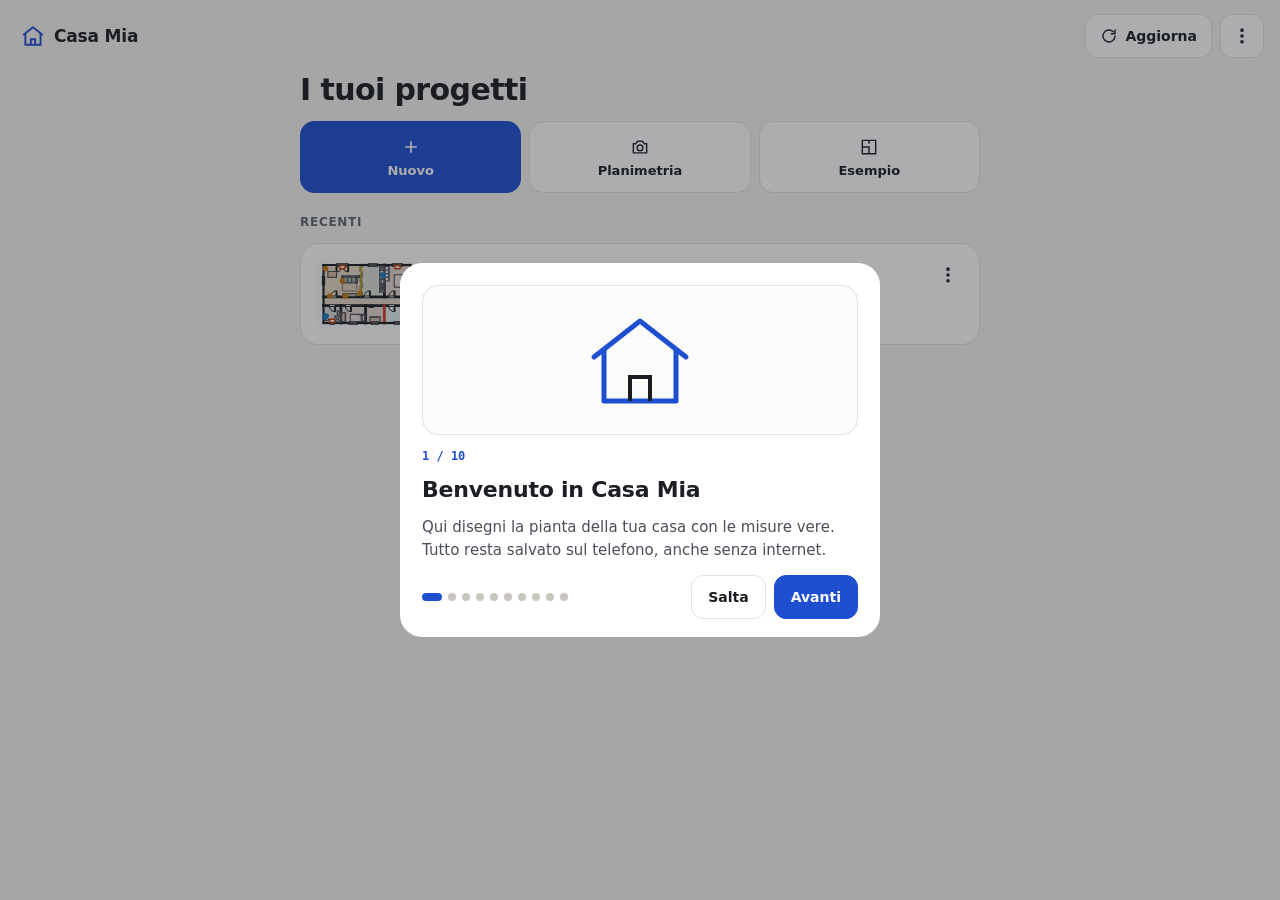
==== app/src/main/assets/www/index.html @ 62e1a068 "Superfici pareti, finiture parete per parete, fughe, posa nel 3D, foto in pianta, prospetti, esterni" ====
<!doctype html>
<html lang="it">
<head>
<meta charset="utf-8">
<meta name="viewport" content="width=device-width, initial-scale=1, maximum-scale=1, user-scalable=no, viewport-fit=cover">
<meta name="theme-color" content="#F6F5F1">
<title>Casa Mia</title>
<link rel="stylesheet" href="css/app.css">
</head>
<body>
<div id="app">

  <!-- HOME -->
  <section id="home" class="screen" aria-label="I tuoi progetti">
    <header class="home-head">
      <div class="brand">
        <svg width="26" height="26" viewBox="0 0 24 24" fill="none" stroke="currentColor" stroke-width="1.8" aria-hidden="true"><path d="M3 11l9-7 9 7"/><path d="M5 9.5V20h14V9.5"/><path d="M10 20v-5h4v5"/></svg>
        <span>Casa Mia</span>
      </div>
      <div class="head-actions">
      <button class="update-btn" id="updateBtn" aria-label="Aggiorna l'app">
        <svg width="18" height="18" viewBox="0 0 24 24" fill="none" stroke="currentColor" stroke-width="1.9" stroke-linecap="round" stroke-linejoin="round" aria-hidden="true"><path d="M20 12a8 8 0 1 1-2.34-5.66"/><path d="M20 4v5h-5"/></svg>
        <span>Aggiorna</span><i class="badge hidden" id="updateBadge"></i>
      </button>
      <button class="icon-btn" id="homeMenu" aria-label="Menu">
        <svg width="20" height="20" viewBox="0 0 24 24" fill="none" stroke="currentColor" stroke-width="1.8" aria-hidden="true"><circle cx="12" cy="5" r="1.3"/><circle cx="12" cy="12" r="1.3"/><circle cx="12" cy="19" r="1.3"/></svg>
      </button>
      </div>
    </header>
    <div class="home-body">
      <h1>I tuoi progetti</h1>
      <div class="quick">
        <button class="quick-btn primary" id="newProject">
          <svg width="20" height="20" viewBox="0 0 24 24" fill="none" stroke="currentColor" stroke-width="2" aria-hidden="true"><path d="M12 5v14M5 12h14"/></svg>Nuovo
        </button>
        <button class="quick-btn" id="loadPlan">
          <svg width="20" height="20" viewBox="0 0 24 24" fill="none" stroke="currentColor" stroke-width="1.7" aria-hidden="true"><path d="M4 8h3l2-3h6l2 3h3v11H4z"/><circle cx="12" cy="13" r="3.5"/></svg>Planimetria
        </button>
        <button class="quick-btn" id="openSample">
          <svg width="20" height="20" viewBox="0 0 24 24" fill="none" stroke="currentColor" stroke-width="1.7" aria-hidden="true"><path d="M4 4h16v16H4z"/><path d="M4 12h8v8M12 4v4"/></svg>Esempio
        </button>
      </div>
      <div class="section-label">Recenti</div>
      <div id="projectList" class="project-list"></div>
    </div>
  </section>

  <!-- EDITOR -->
  <section id="editor" class="screen hidden" aria-label="Pianta">
    <header class="topbar">
      <button class="icon-btn ghost" id="backHome" aria-label="Torna ai progetti">
        <svg width="22" height="22" viewBox="0 0 24 24" fill="none" stroke="currentColor" stroke-width="2" aria-hidden="true"><path d="M15 5l-7 7 7 7"/></svg>
      </button>
      <button class="title-btn" id="projectTitle" aria-label="Rinomina progetto">
        <span class="t-name" id="projectName"></span>
        <span class="t-sub" id="projectSub"></span>
      </button>
      <button class="icon-btn ghost" id="undoBtn" aria-label="Annulla" disabled>
        <svg width="20" height="20" viewBox="0 0 24 24" fill="none" stroke="currentColor" stroke-width="1.9" aria-hidden="true"><path d="M9 14L4 9l5-5"/><path d="M4 9h11a5 5 0 0 1 0 10h-3"/></svg>
      </button>
      <button class="icon-btn ghost" id="redoBtn" aria-label="Ripeti" disabled>
        <svg width="20" height="20" viewBox="0 0 24 24" fill="none" stroke="currentColor" stroke-width="1.9" aria-hidden="true"><path d="M15 14l5-5-5-5"/><path d="M20 9H9a5 5 0 0 0 0 10h3"/></svg>
      </button>
      <button class="icon-btn ghost" id="moreBtn" aria-label="Altre opzioni">
        <svg width="20" height="20" viewBox="0 0 24 24" fill="none" stroke="currentColor" stroke-width="1.9" aria-hidden="true"><circle cx="12" cy="5" r="1.3"/><circle cx="12" cy="12" r="1.3"/><circle cx="12" cy="19" r="1.3"/></svg>
      </button>
    </header>

    <div class="tools-wrap">
      <div class="tools" id="tools" role="toolbar" aria-label="Strumenti"></div>
      <div class="subtools hidden" id="subtools" role="toolbar" aria-label="Tipo di apertura"></div>
    </div>

    <div class="stage" id="stage">
      <canvas id="planCanvas" aria-label="Pianta della casa"></canvas>
      <button class="compass" id="compass" aria-label="Orientamento: imposta il nord">
        <svg width="40" height="40" viewBox="0 0 40 40" aria-hidden="true"><g id="compassNeedle"><path d="M20 5l5 15h-10z" fill="#D23B2A"/><path d="M20 35l-5-15h10z" fill="#C9C6BE"/></g></svg>
        <span class="compass-n" id="compassN">N</span>
      </button>
      <div class="zoomctl">
        <button class="icon-btn" id="zoomIn" aria-label="Ingrandisci"><svg width="18" height="18" viewBox="0 0 24 24" fill="none" stroke="currentColor" stroke-width="2" aria-hidden="true"><path d="M12 5v14M5 12h14"/></svg></button>
        <button class="icon-btn" id="zoomOut" aria-label="Riduci"><svg width="18" height="18" viewBox="0 0 24 24" fill="none" stroke="currentColor" stroke-width="2" aria-hidden="true"><path d="M5 12h14"/></svg></button>
        <button class="icon-btn" id="zoomFit" aria-label="Adatta alla vista"><svg width="18" height="18" viewBox="0 0 24 24" fill="none" stroke="currentColor" stroke-width="1.9" aria-hidden="true"><path d="M4 9V4h5M20 9V4h-5M4 15v5h5M20 15v5h-5"/></svg></button>
      </div>
      <div class="scalebar" id="scalebar"><span class="bar"></span><span class="lbl">1 m</span></div>
      <div class="hint" id="hint" role="status"><span id="hintText"></span><span class="hint-actions" id="hintActions"></span></div>
      <aside class="sheet hidden" id="sheet" aria-label="Proprietà"></aside>
    </div>

    <div class="tabview hidden" id="tabview"></div>
    <div class="view3d-wrap hidden" id="view3dWrap">
      <div id="view3d" class="view3d"></div>
      <div class="v3d-bar" id="v3dBar"></div>
      <div class="sun-panel hidden" id="sunPanel"></div>
      <div class="joystick hidden" id="joystick" aria-label="Muoviti nella casa" role="application"><i></i></div>
    </div>

    <div class="summary" id="summary"></div>

    <nav class="tabbar" aria-label="Sezioni del progetto">
      <button class="tab active" data-tab="pianta" aria-current="page">
        <svg width="24" height="24" viewBox="0 0 24 24" fill="none" stroke="currentColor" stroke-width="1.7" aria-hidden="true"><rect x="3" y="3" width="18" height="18" rx="1"/><path d="M3 12h9v9M12 3v5"/></svg><span>Pianta</span>
      </button>
      <button class="tab" data-tab="3d">
        <svg width="24" height="24" viewBox="0 0 24 24" fill="none" stroke="currentColor" stroke-width="1.7" aria-hidden="true"><path d="M12 3l8 4.5v9L12 21l-8-4.5v-9z"/><path d="M12 12l8-4.5M12 12v9M12 12L4 7.5"/></svg><span>3D</span>
      </button>
      <button class="tab" data-tab="arredo">
        <svg width="24" height="24" viewBox="0 0 24 24" fill="none" stroke="currentColor" stroke-width="1.7" aria-hidden="true"><path d="M5 11V8a2 2 0 0 1 2-2h10a2 2 0 0 1 2 2v3"/><path d="M3 13a2 2 0 0 1 4 0v2h10v-2a2 2 0 0 1 4 0v5H3z"/><path d="M5 18v2M19 18v2"/></svg><span>Arredo</span>
      </button>
      <button class="tab" data-tab="costi">
        <svg width="24" height="24" viewBox="0 0 24 24" fill="none" stroke="currentColor" stroke-width="1.7" aria-hidden="true"><circle cx="12" cy="12" r="9"/><path d="M15.5 8.5a4 4 0 1 0 0 7M7 11h6M7 13.5h6"/></svg><span>Costi</span>
      </button>
      <button class="tab" data-tab="lavori">
        <svg width="24" height="24" viewBox="0 0 24 24" fill="none" stroke="currentColor" stroke-width="1.7" aria-hidden="true"><path d="M9 4h6v3H9z"/><path d="M7 5H5v16h14V5h-2"/><path d="M8.5 13l2.5 2.5 4.5-5"/></svg><span>Lavori</span>
      </button>
    </nav>
  </section>

  <div class="overlay hidden" id="overlay"></div>
  <div class="toast" id="toast" role="status" aria-live="polite"></div>
</div>

<script src="lib/three.min.js"></script>
<script src="js/core.js"></script>
<script src="js/catalog.js"></script>
<script src="js/sample.js"></script>
<script src="js/render.js"></script>
<script src="js/render2.js"></script>
<script src="js/editor.js"></script>
<script src="js/store.js"></script>
<script src="js/costs.js"></script>
<script src="js/ai.js"></script>
<script src="js/planimetria.js"></script>
<script src="js/view3d.js"></script>
<script src="js/ui.js"></script>
<script src="js/sheets.js"></script>
<script src="js/tabs.js"></script>
<script src="js/shop.js"></script>
<script src="js/share.js"></script>
<script src="js/elevation.js"></script>
<script src="js/main.js"></script>
</body>
</html>
---- app/src/main/assets/www/css/app.css ----
/* Casa Mia — stile "tavolo da architetto": chiaro, pulito, accento blu progetto */
@font-face { font-family: 'Instrument Sans'; font-weight: 400; font-display: swap; src: url(../fonts/instrument-sans-latin-400-normal.woff2) format('woff2'); }
@font-face { font-family: 'Instrument Sans'; font-weight: 500; font-display: swap; src: url(../fonts/instrument-sans-latin-500-normal.woff2) format('woff2'); }
@font-face { font-family: 'Instrument Sans'; font-weight: 600; font-display: swap; src: url(../fonts/instrument-sans-latin-600-normal.woff2) format('woff2'); }
@font-face { font-family: 'Instrument Sans'; font-weight: 700; font-display: swap; src: url(../fonts/instrument-sans-latin-700-normal.woff2) format('woff2'); }
@font-face { font-family: 'JetBrains Mono'; font-weight: 400; font-display: swap; src: url(../fonts/jetbrains-mono-latin-400-normal.woff2) format('woff2'); }
@font-face { font-family: 'JetBrains Mono'; font-weight: 500; font-display: swap; src: url(../fonts/jetbrains-mono-latin-500-normal.woff2) format('woff2'); }

:root {
  --paper: #F6F5F1;
  --sheet: #FBFBF9;
  --surface: #FFFFFF;
  --ink: #1B1E22;
  --ink-2: #4A4F57;
  --muted: #5F6670;
  --line: #E3E1DB;
  --line-2: #C9C6BE;
  --soft: #EFEDE8;
  --accent: #1F4FD1;
  --accent-ink: #163A9C;
  --accent-soft: #E8EEFC;
  --warn: #B45309;
  --warn-soft: #FDF0E1;
  --danger: #B42318;
  --demolish: #E0A800;
  --new: #D23B2A;
  --sans: 'Instrument Sans', system-ui, -apple-system, 'Segoe UI', sans-serif;
  --mono: 'JetBrains Mono', ui-monospace, 'Cascadia Mono', monospace;
  --r: 14px;
}

* { box-sizing: border-box; -webkit-tap-highlight-color: transparent; }
html, body { margin: 0; height: 100%; background: var(--paper); color: var(--ink); font-family: var(--sans); font-size: 15px; overflow: hidden; overscroll-behavior: none; }
button { font: inherit; color: inherit; cursor: pointer; }
button:disabled { opacity: 0.35; cursor: default; }
input, select { font: inherit; color: inherit; }
.hidden { display: none !important; }
:focus-visible { outline: 2px solid var(--accent); outline-offset: 2px; }

#app { position: fixed; inset: 0; }
.screen { position: absolute; inset: 0; display: flex; flex-direction: column; }

.icon-btn {
  width: 44px; height: 44px; flex: none; border: 1px solid var(--line); background: var(--surface);
  border-radius: 12px; display: inline-flex; align-items: center; justify-content: center; color: var(--ink);
}
.icon-btn.ghost { border-color: transparent; background: transparent; }
.icon-btn:active { background: var(--soft); }

/* ---------- Home ---------- */
.head-actions { display: flex; align-items: center; gap: 8px; }
.update-btn {
  position: relative; min-height: 44px; padding: 0 14px; border-radius: 12px; border: 1px solid var(--line); background: var(--surface);
  display: inline-flex; align-items: center; gap: 7px; font-weight: 600; font-size: 14px;
}
.update-btn:active { background: var(--soft); }
.update-btn.available { border-color: var(--accent); color: var(--accent); background: var(--accent-soft); }
.update-btn.busy svg { animation: spin 1s linear infinite; }
@keyframes spin { to { transform: rotate(360deg); } }
.badge { position: absolute; top: -4px; right: -4px; width: 12px; height: 12px; border-radius: 99px; background: var(--new); border: 2px solid var(--paper); }
#home { overflow-y: auto; }
.home-head { display: flex; align-items: center; justify-content: space-between; padding: 14px 16px 4px 20px; }
.brand { display: flex; align-items: center; gap: 8px; color: var(--accent); }
.brand span { color: var(--ink); font-size: 17px; font-weight: 700; letter-spacing: -0.01em; }
.home-body { padding: 10px 20px 32px; display: flex; flex-direction: column; gap: 14px; max-width: 720px; width: 100%; margin: 0 auto; }
.home-body h1 { margin: 0; font-size: 30px; font-weight: 700; letter-spacing: -0.02em; }
.quick { display: grid; grid-template-columns: repeat(3, minmax(0, 1fr)); gap: 8px; }
.quick-btn {
  min-height: 72px; border: 1px solid var(--line); border-radius: var(--r); background: var(--surface);
  font-weight: 600; font-size: 13px; display: flex; flex-direction: column; align-items: center; justify-content: center; gap: 6px;
}
.quick-btn.primary { background: var(--accent); border-color: var(--accent); color: #fff; }
.quick-btn.primary:active { background: var(--accent-ink); }
.section-label { margin-top: 8px; font-size: 12px; font-weight: 600; letter-spacing: 0.06em; text-transform: uppercase; color: var(--muted); }
.project-list { display: flex; flex-direction: column; gap: 12px; }
.project-card {
  display: flex; gap: 14px; padding: 14px; background: var(--surface); border: 1px solid var(--line); border-radius: 18px;
  text-align: left; width: 100%; align-items: center;
}
.project-card:active { background: #FAFAF8; }
.project-card canvas { width: 104px; height: 72px; flex: none; border-radius: 10px; background: var(--sheet); }
.project-card .pc-body { display: flex; flex-direction: column; gap: 4px; min-width: 0; flex: 1; padding-right: 40px; }
.pc-title { font-size: 17px; font-weight: 700; white-space: nowrap; overflow: hidden; text-overflow: ellipsis; }
.pc-meta { font-size: 13px; color: var(--muted); font-family: var(--mono); }
.pc-date { font-size: 12px; color: var(--muted); }
.pc-tag { font-size: 11px; font-weight: 600; padding: 2px 8px; border-radius: 999px; background: var(--warn-soft); color: #8A4307; margin-left: 6px; vertical-align: 2px; }
.pc-wrap { position: relative; }
.pc-menu { position: absolute; top: 10px; right: 10px; }
.empty { padding: 28px 18px; border: 1px dashed var(--line-2); border-radius: 18px; text-align: center; color: var(--ink-2); font-size: 14px; line-height: 1.5; }
.version { font-size: 12px; color: var(--muted); text-align: center; margin-top: 12px; }

/* ---------- Editor ---------- */
#editor { display: grid; grid-template-rows: auto auto minmax(0, 1fr) auto auto; grid-template-columns: minmax(0, 1fr); grid-template-areas: "top" "tools" "stage" "summary" "tabs"; }
.topbar { grid-area: top; display: flex; align-items: center; gap: 2px; padding: 6px 6px 4px; background: var(--paper); }
.title-btn { flex: 1; min-width: 0; border: none; background: none; text-align: left; padding: 4px 6px; display: flex; flex-direction: column; min-height: 44px; justify-content: center; }
.t-name { font-size: 16px; font-weight: 700; white-space: nowrap; overflow: hidden; text-overflow: ellipsis; }
.t-sub { font-size: 12px; color: var(--muted); font-family: var(--mono); white-space: nowrap; overflow: hidden; text-overflow: ellipsis; }

.tools-wrap { grid-area: tools; background: var(--paper); border-bottom: 1px solid var(--line); }
.tools, .subtools { display: flex; gap: 6px; padding: 4px 12px 10px; overflow-x: auto; scrollbar-width: none; }
.tools::-webkit-scrollbar, .subtools::-webkit-scrollbar { display: none; }
.subtools { padding-top: 0; }
.chip {
  flex: none; min-height: 40px; padding: 0 14px; border-radius: 999px; border: 1px solid var(--line); background: var(--surface);
  display: inline-flex; align-items: center; gap: 7px; font-size: 14px; font-weight: 600; white-space: nowrap;
}
.chip svg { flex: none; }
.chip.active { background: var(--ink); border-color: var(--ink); color: #fff; }
.chip.small { min-height: 36px; font-size: 13px; padding: 0 12px; }
.chip.state { gap: 8px; }
.dot { width: 10px; height: 10px; border-radius: 3px; display: inline-block; flex: none; }
.dot.esistente { background: var(--ink); }
.dot.demolire { background: #FBEFC6; border: 1.5px dashed #B88A00; }
.dot.nuovo { background: var(--new); }

.stage { grid-area: stage; position: relative; overflow: hidden; background: var(--sheet); }
#planCanvas { position: absolute; inset: 0; width: 100%; height: 100%; display: block; touch-action: none; }
.compass {
  position: absolute; top: 12px; right: 12px; width: 52px; height: 52px; border-radius: 999px; border: 1px solid var(--line);
  background: rgba(255,255,255,0.94); display: flex; align-items: center; justify-content: center; padding: 0;
}
.compass svg { transition: transform 0.2s; }
.compass-n { position: absolute; top: -9px; left: 50%; transform: translateX(-50%); font: 700 10px var(--mono); color: var(--new); background: var(--surface); border: 1px solid var(--line); border-radius: 6px; padding: 0 4px; }
.zoomctl { position: absolute; right: 12px; top: 76px; display: flex; flex-direction: column; gap: 6px; }
.zoomctl .icon-btn { background: rgba(255,255,255,0.94); }
.scalebar { position: absolute; left: 14px; top: 14px; display: flex; align-items: center; gap: 6px; font: 500 11px var(--mono); color: var(--muted); pointer-events: none; }
.scalebar .bar { height: 6px; border: 1.5px solid var(--ink-2); border-top: none; display: inline-block; }
.hint {
  position: absolute; left: 12px; right: 12px; bottom: 12px; display: flex; align-items: center; gap: 10px; justify-content: space-between;
  padding: 8px 8px 8px 14px; border-radius: 14px; background: rgba(27,30,34,0.88); color: #fff; font-size: 13px; line-height: 1.35; min-height: 44px;
  pointer-events: none;
}
.hint .hint-actions { display: flex; gap: 6px; pointer-events: auto; }
.hint button { min-height: 36px; padding: 0 12px; border-radius: 10px; border: 1px solid rgba(255,255,255,0.35); background: transparent; color: #fff; font-weight: 600; font-size: 13px; }
.hint button.primary { background: #fff; color: var(--ink); border-color: #fff; }
.hint.hidden-soft { opacity: 0; }

.sheet {
  position: absolute; left: 0; right: 0; bottom: 0; max-height: 48%; overflow-y: auto; background: var(--surface);
  border-top: 1px solid var(--line); border-radius: 18px 18px 0 0; box-shadow: 0 -8px 24px rgba(27,30,34,0.08);
  padding: 6px 16px 16px; z-index: 5;
}
.sheet-grab { width: 36px; height: 4px; border-radius: 4px; background: var(--line-2); margin: 4px auto 6px; }
.sheet-head { display: flex; align-items: center; gap: 10px; min-height: 44px; }
.sheet-head .kind { font-size: 11px; font-weight: 600; letter-spacing: 0.06em; text-transform: uppercase; color: var(--muted); }
.sheet-head .name { font-size: 18px; font-weight: 700; }
.sheet-head .grow { flex: 1; min-width: 0; display: flex; flex-direction: column; }
.fields { display: grid; grid-template-columns: repeat(2, minmax(0, 1fr)); gap: 10px 12px; margin-top: 6px; }
.field { display: flex; flex-direction: column; gap: 4px; min-width: 0; }
.field.full { grid-column: 1 / -1; }
.field label, .field .lbl { font-size: 12px; font-weight: 600; color: var(--muted); }
.field input, .field select {
  min-height: 44px; border: 1px solid var(--line); border-radius: 10px; background: var(--sheet); padding: 0 12px; width: 100%;
}
.field input.num { font-family: var(--mono); }
.field input:focus, .field select:focus { border-color: var(--accent); outline: none; background: #fff; }
.input-unit { position: relative; }
.input-unit span { position: absolute; right: 12px; top: 50%; transform: translateY(-50%); font: 500 12px var(--mono); color: var(--muted); pointer-events: none; }
.input-unit input { padding-right: 38px; }
.stats { display: flex; gap: 8px; flex-wrap: wrap; margin-top: 12px; }
.stat { flex: 1 1 90px; background: var(--paper); border-radius: 10px; padding: 8px 10px; }
.stat .k { font-size: 11px; color: var(--muted); font-weight: 600; }
.stat .v { font: 500 15px var(--mono); margin-top: 2px; }
.warn-box { margin-top: 10px; padding: 10px 12px; border-radius: 10px; background: var(--warn-soft); color: #7A3A06; font-size: 13px; line-height: 1.4; }
.seg { display: flex; border: 1px solid var(--line); border-radius: 12px; overflow: hidden; background: var(--sheet); }
.seg button { flex: 1; min-height: 42px; border: none; background: transparent; font-size: 13px; font-weight: 600; display: flex; align-items: center; justify-content: center; gap: 6px; padding: 0 6px; }
.seg button + button { border-left: 1px solid var(--line); }
.seg button.on { background: var(--ink); color: #fff; }
.actions { display: flex; gap: 8px; flex-wrap: wrap; margin-top: 14px; }
.btn {
  min-height: 44px; padding: 0 16px; border-radius: 12px; border: 1px solid var(--line); background: var(--surface);
  font-weight: 600; font-size: 14px; display: inline-flex; align-items: center; gap: 8px; justify-content: center;
}
.btn.primary { background: var(--accent); border-color: var(--accent); color: #fff; }
.btn.danger { color: var(--danger); border-color: #F1C9C5; }
.btn.grow { flex: 1; }

.summary { grid-area: summary; display: flex; gap: 14px; align-items: center; padding: 8px 16px; border-top: 1px solid var(--line); background: var(--paper); font: 500 12.5px var(--mono); color: var(--ink-2); overflow-x: auto; white-space: nowrap; }
.summary b { color: var(--ink); font-weight: 500; }
.summary .warnings { color: var(--warn); }

.tabbar { grid-area: tabs; display: flex; background: var(--surface); border-top: 1px solid var(--line); padding: 4px 6px 8px; }
.tab { flex: 1; min-height: 52px; border: none; background: none; display: flex; flex-direction: column; align-items: center; justify-content: center; gap: 2px; color: var(--muted); font-size: 11px; font-weight: 600; }
.tab.active { color: var(--accent); }
.tab.soon { opacity: 0.55; }

/* ---------- Dialoghi, menu, toast ---------- */
.overlay { position: absolute; inset: 0; background: rgba(27,30,34,0.36); z-index: 20; display: flex; align-items: flex-end; justify-content: center; }
.dialog { width: 100%; max-width: 520px; background: var(--surface); border-radius: 20px 20px 0 0; padding: 18px 18px 20px; max-height: 88%; overflow-y: auto; }
@media (min-height: 560px) and (min-width: 560px) { .overlay { align-items: center; } .dialog { border-radius: 20px; } }
.dialog h2 { margin: 0 0 6px; font-size: 19px; }
.dialog p { margin: 6px 0; color: var(--ink-2); line-height: 1.5; font-size: 14px; }
.dialog .actions { justify-content: flex-end; }
.menu-list { display: flex; flex-direction: column; margin: 4px -6px 0; }
.menu-item { min-height: 52px; border: none; background: none; text-align: left; display: flex; align-items: center; gap: 14px; padding: 0 8px; border-radius: 12px; font-size: 15px; font-weight: 500; }
.menu-item:active { background: var(--soft); }
.menu-item .mi-right { margin-left: auto; font: 500 13px var(--mono); color: var(--muted); }
.menu-item.danger { color: var(--danger); }
.switch { width: 40px; height: 24px; border-radius: 999px; background: var(--line-2); position: relative; flex: none; margin-left: auto; }
.switch::after { content: ''; position: absolute; top: 3px; left: 3px; width: 18px; height: 18px; border-radius: 999px; background: #fff; transition: left 0.15s; }
.switch.on { background: var(--accent); }
.switch.on::after { left: 19px; }
.range-row { display: flex; align-items: center; gap: 14px; margin-top: 10px; }
.range-row input[type=range] { flex: 1; accent-color: var(--accent); height: 32px; }
.range-row .val { font: 500 15px var(--mono); min-width: 56px; text-align: right; }

.toast {
  position: absolute; left: 50%; bottom: 96px; transform: translate(-50%, 20px); opacity: 0; pointer-events: none;
  background: var(--ink); color: #fff; padding: 10px 16px; border-radius: 12px; font-size: 14px; z-index: 40; max-width: calc(100% - 32px);
  transition: opacity 0.2s, transform 0.2s; text-align: center;
}
.toast.show { opacity: 1; transform: translate(-50%, 0); }

/* ---------- Guida ---------- */
.tutorial { width: 100%; max-width: 480px; background: var(--surface); border-radius: 22px 22px 0 0; padding: 22px 22px 18px; display: flex; flex-direction: column; gap: 14px; }
@media (min-height: 560px) and (min-width: 560px) { .tutorial { border-radius: 22px; } }
.tut-art { height: 150px; border-radius: 16px; background: var(--sheet); border: 1px solid var(--line); display: flex; align-items: center; justify-content: center; }
.tut-step { font: 600 12px var(--mono); color: var(--accent); }
.tutorial h2 { margin: 0; font-size: 22px; letter-spacing: -0.01em; }
.tutorial p { margin: 0; color: var(--ink-2); line-height: 1.5; }
.tut-dots { display: flex; gap: 6px; }
.tut-dots i { width: 8px; height: 8px; border-radius: 99px; background: var(--line-2); }
.tut-dots i.on { background: var(--accent); width: 20px; }
.tut-nav { display: flex; align-items: center; justify-content: space-between; gap: 8px; }

/* ---------- Orizzontale ---------- */
@media (orientation: landscape) and (max-height: 640px) {
  #editor {
    grid-template-rows: auto minmax(0, 1fr) auto;
    grid-template-columns: auto minmax(0, 1fr);
    grid-template-areas: "top top" "tools stage" "tabs tabs";
  }
  .summary { display: none; }
  .tools-wrap { border-bottom: none; border-right: 1px solid var(--line); overflow-y: auto; display: flex; max-width: 360px; }
  .tools, .subtools { flex-direction: column; overflow-x: visible; padding: 8px; width: 172px; }
  .tools .chip, .subtools .chip { min-height: 38px; font-size: 13px; padding: 0 12px; white-space: normal; text-align: left; line-height: 1.15; }
  .subtools { border-left: 1px solid var(--line); }
  .chip { justify-content: flex-start; }
  .sheet { left: auto; top: 0; width: 340px; max-height: none; border-radius: 0; border-top: none; border-left: 1px solid var(--line); box-shadow: -8px 0 24px rgba(27,30,34,0.06); }
  .sheet-grab { display: none; }
  .tabbar { padding: 0 6px; }
  .tab { min-height: 44px; flex-direction: row; gap: 6px; }
  .tab svg { width: 20px; height: 20px; }
  .hint { right: 12px; }
  .stage.with-sheet .hint { right: 352px; }
  .stage.with-sheet .compass, .stage.with-sheet .zoomctl { right: 352px; }
  .home-body { max-width: 900px; }
  .project-list { display: grid; grid-template-columns: repeat(2, minmax(0, 1fr)); }
}

/* ================= Schede Arredo, Costi, Lavori, 3D ================= */
#editor.tab-other .tools-wrap, #editor.tab-other .stage, #editor.tab-other .summary { display: none; }
.tabview { grid-row: 2 / 5; grid-column: 1 / -1; overflow-y: auto; padding: 4px 16px 24px; background: var(--paper); display: flex; flex-direction: column; gap: 12px; }
.tab-head { display: flex; align-items: center; justify-content: space-between; gap: 10px; flex-wrap: wrap; padding-top: 8px; }
.tab-head h1 { margin: 0; font-size: 26px; letter-spacing: -0.02em; }
.tab-sec { display: flex; align-items: center; justify-content: space-between; gap: 10px; margin-top: 8px; }
.tab-sec h2 { margin: 0; font-size: 16px; }
.card { background: var(--surface); border: 1px solid var(--line); border-radius: 16px; padding: 12px 14px; display: flex; flex-direction: column; gap: 6px; }
.card-row { display: flex; align-items: center; justify-content: space-between; gap: 10px; }
.card-row.small, .small { font-size: 12.5px; }
.muted { color: var(--muted); }
.mono { font-family: var(--mono); }
.warn { color: var(--warn) !important; }
.best { color: #1E7A3C !important; font-weight: 600; }
.big-num { font: 600 30px var(--mono); letter-spacing: -0.02em; }
.bar { height: 8px; border-radius: 99px; background: var(--soft); overflow: hidden; margin-top: 6px; }
.bar i { display: block; height: 100%; background: var(--accent); border-radius: 99px; }
.bar.over i { background: var(--warn); }
.split { margin-top: 10px; display: flex; flex-direction: column; gap: 6px; }
.split-bar { display: flex; height: 10px; border-radius: 99px; overflow: hidden; background: var(--soft); }
.split-bar i { display: block; height: 100%; }
.split-bar .mat, .dot.mat { background: #1F4FD1; }
.split-bar .lab, .dot.lab { background: #E0A800; }
.dot.mat, .dot.lab { border-radius: 99px; margin-right: 6px; vertical-align: 0; }
.group { padding: 0; overflow: hidden; }
.group-head { display: flex; align-items: center; gap: 10px; flex-wrap: wrap; width: 100%; border: none; background: none; text-align: left; padding: 12px 14px; min-height: 52px; }
.gh-name { font-weight: 700; flex: 1; min-width: 120px; }
.lines { border-top: 1px solid var(--line); padding: 4px 14px 10px; }
.line { display: flex; align-items: center; gap: 10px; padding: 8px 0; border-bottom: 1px solid #F1EFEA; min-height: 44px; }
.line:last-child { border-bottom: none; }
.line.past { opacity: 0.5; }
.l-main { flex: 1; min-width: 0; display: flex; flex-direction: column; gap: 2px; text-align: left; }
.btnline { width: 100%; background: none; border: none; border-bottom: 1px solid #F1EFEA; text-align: left; }
.btnline.current { background: var(--accent-soft); border-radius: 10px; padding-left: 8px; }
.btn-reset { background: none; border: none; padding: 0; }
.btn.small { min-height: 38px; padding: 0 12px; font-size: 13px; border-radius: 10px; }
.sec-title { font-size: 12px; font-weight: 700; letter-spacing: 0.06em; text-transform: uppercase; color: var(--muted); margin: 16px 0 6px; }
.calc { margin-top: 8px; padding: 9px 12px; border-radius: 10px; background: var(--paper); font: 500 12.5px var(--mono); color: var(--ink-2); line-height: 1.6; }
.swatch { display: inline-block; width: 14px; height: 14px; border-radius: 4px; vertical-align: -2px; margin-right: 6px; border: 1px solid rgba(0,0,0,0.1); }
.style-row { display: flex; gap: 8px; overflow-x: auto; padding-bottom: 4px; }
.style-chip { flex: none; display: flex; flex-direction: column; align-items: center; gap: 6px; border: 1px solid var(--line); background: var(--surface); border-radius: 12px; padding: 8px 10px; font-size: 12.5px; font-weight: 600; min-width: 84px; }
.style-chip .sw { width: 56px; height: 34px; border-radius: 8px; border: 1px solid rgba(0,0,0,0.08); }
.muted.small { font-size: 12.5px; }
.warn-line { padding: 6px 0; font-size: 13.5px; color: #7A3A06; border-bottom: 1px solid #F6E6D4; }
.warn-chip { border: none; background: var(--warn-soft); color: #8A4307; border-radius: 99px; padding: 4px 10px; font: 600 12px var(--sans); flex: none; min-height: 30px; }
.summary { gap: 10px; }
.chips-row { display: flex; gap: 6px; overflow-x: auto; padding-bottom: 4px; scrollbar-width: none; }
.chips-row.wrap { flex-wrap: wrap; overflow: visible; }
.chips-row::-webkit-scrollbar { display: none; }
.search { min-height: 46px; border: 1px solid var(--line); border-radius: 12px; padding: 0 14px; background: var(--surface); width: 100%; }
.item-list { display: grid; grid-template-columns: repeat(auto-fill, minmax(300px, 1fr)); gap: 8px; }
.item-row, .import-row { display: flex; align-items: center; gap: 12px; background: var(--surface); border: 1px solid var(--line); border-radius: 14px; padding: 8px 10px; }
.thumb { flex: none; width: 56px; height: 56px; border-radius: 10px; object-fit: cover; background: var(--sheet); border: 1px solid var(--line); }
.ir-body { flex: 1; min-width: 0; display: flex; flex-direction: column; gap: 2px; }
.ir-name { font-weight: 600; font-size: 14px; overflow: hidden; text-overflow: ellipsis; display: -webkit-box; -webkit-line-clamp: 2; -webkit-box-orient: vertical; }
.ir-meta { font-size: 12px; color: var(--muted); display: flex; gap: 6px; align-items: center; flex-wrap: wrap; }
.ir-actions { display: flex; align-items: center; gap: 4px; }
.store-tag { font-size: 11px; font-weight: 600; padding: 2px 8px; border-radius: 99px; background: var(--soft); color: var(--ink-2); }
.import-list { display: flex; flex-direction: column; gap: 8px; max-height: 52vh; overflow-y: auto; }
.import-row select { min-height: 36px; border: 1px solid var(--line); border-radius: 8px; background: var(--sheet); margin-top: 4px; font-size: 13px; }
.placed-list { display: flex; gap: 8px; overflow-x: auto; padding: 4px 0; }
.placed { flex: none; display: flex; align-items: center; gap: 8px; border: 1px solid var(--line); background: var(--sheet); border-radius: 12px; padding: 6px 10px 6px 6px; font-size: 13px; font-weight: 600; max-width: 220px; }
.placed .thumb { width: 40px; height: 40px; }
.placed.bad { border-color: #F1C9A5; background: var(--warn-soft); }
.badge-warn { background: var(--warn); color: #fff; border-radius: 99px; width: 18px; height: 18px; display: inline-flex; align-items: center; justify-content: center; font-size: 11px; }
.dialog.tall { max-height: 92%; display: flex; flex-direction: column; }
.picker { display: flex; flex-direction: column; gap: 10px; overflow-y: auto; }
.picker .item-list { grid-template-columns: 1fr; }
.check { display: inline-flex; align-items: center; gap: 8px; min-height: 40px; }
.check input { width: 20px; height: 20px; accent-color: var(--accent); }
.check-list { display: grid; grid-template-columns: repeat(2, minmax(0, 1fr)); gap: 2px 10px; }
.status { border: none; border-radius: 99px; padding: 5px 10px; font: 600 12px var(--sans); white-space: nowrap; min-height: 32px; }
.status.s0 { background: #F1EFEA; color: var(--ink-2); }
.status.s1 { background: #E8EEFC; color: var(--accent-ink); }
.status.s2 { background: #FDF0E1; color: #8A4307; }
.status.s3 { background: #E3F2E7; color: #1E5E33; }
.status-sum { display: grid; grid-template-columns: repeat(4, minmax(0, 1fr)); text-align: center; gap: 6px; }
.status-sum b { font: 600 22px var(--mono); display: block; }
.task { display: flex; gap: 10px; align-items: flex-start; padding: 8px 0; border-bottom: 1px solid #F1EFEA; }
.task.done .t-name { text-decoration: line-through; color: var(--muted); }
.task-body { flex: 1; min-width: 0; background: none; border: none; text-align: left; padding: 0; display: flex; flex-direction: column; gap: 4px; }
.t-name { font-weight: 600; }
.gantt { position: relative; height: 8px; background: var(--soft); border-radius: 99px; }
.gantt i { position: absolute; top: 0; height: 8px; border-radius: 99px; background: var(--accent); }
.task.done .gantt i { background: #5BA36E; }
.diary { display: grid; grid-template-columns: repeat(auto-fill, minmax(260px, 1fr)); gap: 10px; }
.diary-item { padding: 0; overflow: hidden; }
.diary-photo { border: none; padding: 0; background: none; display: block; width: 100%; }
.diary-photo img { width: 100%; height: 180px; object-fit: cover; display: block; }
.diary-body { padding: 10px 12px; display: flex; flex-direction: column; gap: 4px; }
.photo-prev img { max-width: 100%; max-height: 200px; border-radius: 10px; margin-top: 6px; }
.price-row { display: grid; grid-template-columns: minmax(0, 1.4fr) minmax(0, 1fr) minmax(0, 1fr); gap: 8px; align-items: end; padding: 6px 0; border-bottom: 1px solid #F1EFEA; }
.pr-label { display: flex; flex-direction: column; font-size: 13px; padding-bottom: 8px; }
.chat { display: flex; flex-direction: column; gap: 10px; }
.chat-log { max-height: 46vh; overflow-y: auto; display: flex; flex-direction: column; gap: 8px; padding: 4px; }
.msg { padding: 9px 12px; border-radius: 14px; max-width: 88%; font-size: 14px; line-height: 1.45; white-space: pre-wrap; }
.msg.me { align-self: flex-end; background: var(--accent); color: #fff; border-bottom-right-radius: 4px; }
.msg.ai { align-self: flex-start; background: var(--paper); border: 1px solid var(--line); border-bottom-left-radius: 4px; }
.chat-input { display: flex; gap: 8px; }
.chat-input input { flex: 1; min-height: 46px; border: 1px solid var(--line); border-radius: 12px; padding: 0 12px; background: var(--sheet); }
.full { grid-column: 1 / -1; }
.sheet p.muted { font-size: 14px; line-height: 1.5; }

/* 3D */
.view3d-wrap { grid-row: 2 / 5; grid-column: 1 / -1; position: relative; overflow: hidden; background: #E9EEF2; }
.view3d { position: absolute; inset: 0; }
.view3d canvas { display: block; touch-action: none; }
.v3d-bar { position: absolute; left: 10px; right: 10px; top: 10px; display: flex; gap: 6px; overflow-x: auto; scrollbar-width: none; align-items: center; }
.v3d-bar::-webkit-scrollbar { display: none; }
.v3d-bar .chip { background: rgba(255,255,255,0.94); }
.v3d-bar .chip.active { background: var(--ink); }
.seg.compact { flex: none; background: rgba(255,255,255,0.94); }
.seg.compact button { min-height: 36px; padding: 0 12px; flex: none; }
.sun-panel { position: absolute; left: 10px; top: 58px; width: min(340px, calc(100% - 20px)); background: rgba(255,255,255,0.96); border: 1px solid var(--line); border-radius: 14px; padding: 10px 12px; display: flex; flex-direction: column; gap: 6px; }
.sun-panel .range-row { margin: 0; }
.sun-panel .range-row span { width: 44px; }
.joystick { position: absolute; left: 24px; bottom: 24px; width: 120px; height: 120px; border-radius: 99px; background: rgba(27,30,34,0.18); border: 2px solid rgba(255,255,255,0.7); touch-action: none; display: flex; align-items: center; justify-content: center; }
.joystick i { width: 52px; height: 52px; border-radius: 99px; background: rgba(255,255,255,0.92); box-shadow: 0 2px 8px rgba(0,0,0,0.2); transition: transform 0.05s; }

@media (orientation: landscape) and (max-height: 640px) {
  .tabview, .view3d-wrap { grid-row: 2 / 3; grid-column: 1 / -1; }
}
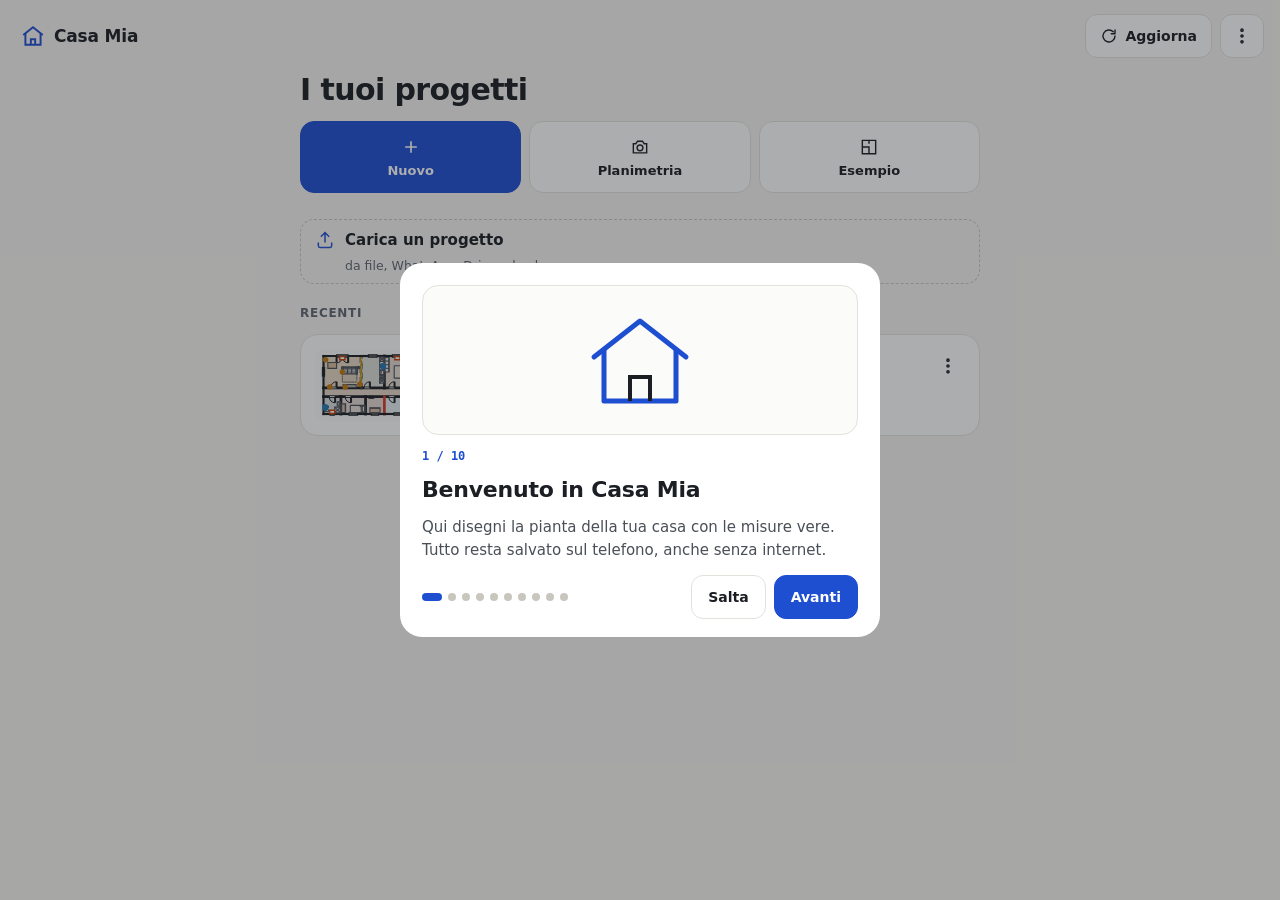
==== commit fdbd8c91: "Caricare i progetti: pulsante in home, Apri con / Condividi con Casa Mia da WhatsApp, Drive e file; " ====
--- a/app/src/main/assets/www/index.html
+++ b/app/src/main/assets/www/index.html
@@ -40,6 +40,9 @@
           <svg width="20" height="20" viewBox="0 0 24 24" fill="none" stroke="currentColor" stroke-width="1.7" aria-hidden="true"><path d="M4 4h16v16H4z"/><path d="M4 12h8v8M12 4v4"/></svg>Esempio
         </button>
       </div>
+      <button class="open-file-btn" id="openFile">
+        <svg width="20" height="20" viewBox="0 0 24 24" fill="none" stroke="currentColor" stroke-width="1.8" aria-hidden="true"><path d="M12 15V3M7 8l5-5 5 5"/><path d="M4 15v4a2 2 0 0 0 2 2h12a2 2 0 0 0 2-2v-4"/></svg>Carica un progetto <small>da file, WhatsApp, Drive o backup</small>
+      </button>
       <div class="section-label">Recenti</div>
       <div id="projectList" class="project-list"></div>
     </div>
@@ -55,6 +58,7 @@
         <span class="t-name" id="projectName"></span>
         <span class="t-sub" id="projectSub"></span>
       </button>
+      <button class="mode-btn" id="modeBtn" aria-label="Modalità semplice" aria-pressed="false">Semplice</button>
       <button class="icon-btn ghost" id="undoBtn" aria-label="Annulla" disabled>
         <svg width="20" height="20" viewBox="0 0 24 24" fill="none" stroke="currentColor" stroke-width="1.9" aria-hidden="true"><path d="M9 14L4 9l5-5"/><path d="M4 9h11a5 5 0 0 1 0 10h-3"/></svg>
       </button>
@@ -82,6 +86,8 @@
         <button class="icon-btn" id="zoomOut" aria-label="Riduci"><svg width="18" height="18" viewBox="0 0 24 24" fill="none" stroke="currentColor" stroke-width="2" aria-hidden="true"><path d="M5 12h14"/></svg></button>
         <button class="icon-btn" id="zoomFit" aria-label="Adatta alla vista"><svg width="18" height="18" viewBox="0 0 24 24" fill="none" stroke="currentColor" stroke-width="1.9" aria-hidden="true"><path d="M4 9V4h5M20 9V4h-5M4 15v5h5M20 15v5h-5"/></svg></button>
       </div>
+      <button class="prob-btn hidden" id="probBtn" aria-label="Errori nel progetto">!<b>0</b></button>
+      <div class="start-card hidden" id="startCard"></div>
       <div class="scalebar" id="scalebar"><span class="bar"></span><span class="lbl">1 m</span></div>
       <div class="hint" id="hint" role="status"><span id="hintText"></span><span class="hint-actions" id="hintActions"></span></div>
       <aside class="sheet hidden" id="sheet" aria-label="Proprietà"></aside>
@@ -110,7 +116,7 @@
       <button class="tab" data-tab="costi">
         <svg width="24" height="24" viewBox="0 0 24 24" fill="none" stroke="currentColor" stroke-width="1.7" aria-hidden="true"><circle cx="12" cy="12" r="9"/><path d="M15.5 8.5a4 4 0 1 0 0 7M7 11h6M7 13.5h6"/></svg><span>Costi</span>
       </button>
-      <button class="tab" data-tab="lavori">
+      <button class="tab adv" data-tab="lavori">
         <svg width="24" height="24" viewBox="0 0 24 24" fill="none" stroke="currentColor" stroke-width="1.7" aria-hidden="true"><path d="M9 4h6v3H9z"/><path d="M7 5H5v16h14V5h-2"/><path d="M8.5 13l2.5 2.5 4.5-5"/></svg><span>Lavori</span>
       </button>
     </nav>
@@ -129,6 +135,7 @@
 <script src="js/editor.js"></script>
 <script src="js/store.js"></script>
 <script src="js/costs.js"></script>
+<script src="js/help.js"></script>
 <script src="js/ai.js"></script>
 <script src="js/planimetria.js"></script>
 <script src="js/view3d.js"></script>
--- a/app/src/main/assets/www/css/app.css
+++ b/app/src/main/assets/www/css/app.css
@@ -123,7 +123,7 @@
 .compass-n { position: absolute; top: -9px; left: 50%; transform: translateX(-50%); font: 700 10px var(--mono); color: var(--new); background: var(--surface); border: 1px solid var(--line); border-radius: 6px; padding: 0 4px; }
 .zoomctl { position: absolute; right: 12px; top: 76px; display: flex; flex-direction: column; gap: 6px; }
 .zoomctl .icon-btn { background: rgba(255,255,255,0.94); }
-.scalebar { position: absolute; left: 14px; top: 14px; display: flex; align-items: center; gap: 6px; font: 500 11px var(--mono); color: var(--muted); pointer-events: none; }
+.scalebar { position: absolute; left: 14px; top: 14px; display: flex; align-items: center; gap: 6px; font: 500 11px var(--mono); color: var(--muted); pointer-events: none; background: rgba(246,245,241,0.85); padding: 4px 8px; border-radius: 8px; z-index: 2; }
 .scalebar .bar { height: 6px; border: 1.5px solid var(--ink-2); border-top: none; display: inline-block; }
 .hint {
   position: absolute; left: 12px; right: 12px; bottom: 12px; display: flex; align-items: center; gap: 10px; justify-content: space-between;
@@ -133,6 +133,7 @@
 .hint .hint-actions { display: flex; gap: 6px; pointer-events: auto; }
 .hint button { min-height: 36px; padding: 0 12px; border-radius: 10px; border: 1px solid rgba(255,255,255,0.35); background: transparent; color: #fff; font-weight: 600; font-size: 13px; }
 .hint button.primary { background: #fff; color: var(--ink); border-color: #fff; }
+.hint button.arrow { min-width: 48px; min-height: 48px; font-size: 18px; padding: 0; }
 .hint.hidden-soft { opacity: 0; }
 
 .sheet {
@@ -210,6 +211,12 @@
   transition: opacity 0.2s, transform 0.2s; text-align: center;
 }
 .toast.show { opacity: 1; transform: translate(-50%, 0); }
+.toast.top { bottom: auto; top: calc(env(safe-area-inset-top, 0px) + 12px); z-index: 60; }
+.overlay:has(> .dialog.clear:last-child) { background: rgba(27,30,34,0.06); }
+.calib-nav { display: flex; align-items: center; gap: 10px; margin: 10px 0 4px; }
+.calib-nav button { flex: none; width: 56px; height: 52px; border-radius: 14px; border: 1px solid var(--line, #d9d6cf); background: var(--paper, #F6F5F1); font-size: 20px; color: var(--ink); }
+.calib-nav .what { flex: 1; text-align: center; font-size: 14px; color: var(--ink-2); line-height: 1.3; }
+.calib-nav .what b { display: block; font: 600 16px var(--mono); color: var(--accent); }
 
 /* ---------- Guida ---------- */
 .tutorial { width: 100%; max-width: 480px; background: var(--surface); border-radius: 22px 22px 0 0; padding: 22px 22px 18px; display: flex; flex-direction: column; gap: 14px; }
@@ -251,6 +258,8 @@
 /* ================= Schede Arredo, Costi, Lavori, 3D ================= */
 #editor.tab-other .tools-wrap, #editor.tab-other .stage, #editor.tab-other .summary { display: none; }
 .tabview { grid-row: 2 / 5; grid-column: 1 / -1; overflow-y: auto; padding: 4px 16px 24px; background: var(--paper); display: flex; flex-direction: column; gap: 12px; }
+.tabview > * { flex-shrink: 0; }
+.import-list > *, .picker > *, .chat-log > * { flex-shrink: 0; }
 .tab-head { display: flex; align-items: center; justify-content: space-between; gap: 10px; flex-wrap: wrap; padding-top: 8px; }
 .tab-head h1 { margin: 0; font-size: 26px; letter-spacing: -0.02em; }
 .tab-sec { display: flex; align-items: center; justify-content: space-between; gap: 10px; margin-top: 8px; }
@@ -370,3 +379,57 @@
 @media (orientation: landscape) and (max-height: 640px) {
   .tabview, .view3d-wrap { grid-row: 2 / 3; grid-column: 1 / -1; }
 }
+
+/* Tastiera aperta (telefono): nascondo barra in basso e riepilogo, il pannello prende pi\u00f9 spazio */
+body.kb .tabbar, body.kb .summary { display: none; }
+body.kb .sheet { max-height: 78%; }
+
+/* Superfici per stanza nel riepilogo */
+.summary { gap: 6px; padding: 6px 12px; scrollbar-width: none; }
+.summary::-webkit-scrollbar { display: none; }
+.m2-chip { flex: none; border: 1px solid var(--line); background: var(--surface); color: var(--ink-2); border-radius: 99px; padding: 5px 10px; font: 500 12.5px var(--sans); min-height: 32px; display: inline-flex; align-items: center; gap: 4px; }
+.m2-chip b { font: 600 12.5px var(--mono); color: var(--ink); }
+.m2-chip.total { background: var(--ink); color: #fff; border-color: var(--ink); }
+.m2-chip.total b { color: #fff; }
+.m2-chip.on { border-color: var(--accent); color: var(--accent); }
+.m2-chip.plain { border: none; background: transparent; }
+.l-num { font: 600 14px var(--mono); color: var(--ink); flex: none; }
+
+/* Punto esclamativo degli errori */
+.prob-btn { position: absolute; left: 14px; top: 52px; z-index: 3; min-width: 44px; height: 44px; border-radius: 22px; border: none; background: #D23B2A; color: #fff; font: 700 18px var(--sans); display: flex; align-items: center; justify-content: center; gap: 4px; padding: 0 12px; box-shadow: 0 4px 12px rgba(210,59,42,0.35); }
+.prob-btn b { font: 600 13px var(--mono); background: rgba(255,255,255,0.25); border-radius: 10px; padding: 1px 6px; }
+.prob-btn.hidden { display: none; }
+.prob-list { display: flex; flex-direction: column; gap: 8px; margin: 8px 0; }
+.prob { border: 1px solid var(--line); border-radius: 12px; padding: 10px 12px; background: var(--paper); }
+.prob-text { font-size: 14px; line-height: 1.4; }
+.prob-acts { display: flex; gap: 8px; justify-content: flex-end; margin-top: 8px; }
+.btn.small { min-height: 36px; padding: 0 14px; font-size: 14px; }
+
+/* (i) dei termini tecnici */
+.info-i { display: inline-flex; align-items: center; justify-content: center; width: 22px; height: 22px; margin-left: 6px; border-radius: 50%; border: 1.5px solid var(--accent); color: var(--accent); background: transparent; font: 700 12px/1 Georgia, serif; font-style: italic; vertical-align: middle; padding: 0; }
+
+/* Tipo stanza con un tocco */
+.type-chips { margin: 4px 0 8px; }
+
+/* Avvio progetto vuoto: tre grandi scelte */
+.start-card { position: absolute; left: 16px; right: 16px; top: 50%; transform: translateY(-50%); z-index: 4; background: var(--surface); border: 1px solid var(--line); border-radius: 18px; padding: 18px; box-shadow: 0 10px 30px rgba(27,30,34,0.10); }
+.start-card h3 { margin: 0 0 4px; font-size: 19px; }
+.start-card p { margin: 0 0 12px; color: var(--ink-2); font-size: 14px; }
+.start-card .big { display: flex; align-items: center; gap: 14px; width: 100%; text-align: left; border: 1px solid var(--line); background: var(--paper); border-radius: 14px; padding: 14px; margin-top: 10px; min-height: 64px; color: var(--ink); }
+.start-card .big b { display: block; font-size: 16px; }
+.start-card .big small { color: var(--muted); font-size: 13px; }
+.start-card .big svg { flex: none; color: var(--accent); }
+@media (min-width: 900px) { .start-card { left: 50%; right: auto; width: 420px; transform: translate(-50%, -50%); } }
+
+/* Modalit\u00e0 semplice */
+.mode-btn { border: 1px solid var(--line-2); background: var(--surface); color: var(--ink-2); border-radius: 99px; height: 30px; padding: 0 9px; font: 600 11.5px var(--sans); flex: none; }
+.mode-btn.on { background: var(--accent); color: #fff; border-color: var(--accent); }
+body.simple .adv { display: none !important; }
+
+/* I messaggi brevi compaiono in alto, sotto l'intestazione: non coprono suggerimenti e pulsanti */
+.toast { bottom: auto; top: calc(env(safe-area-inset-top, 0px) + 64px); transform: translate(-50%, -12px); }
+.toast.show { transform: translate(-50%, 0); }
+
+.open-file-btn { display: flex; align-items: center; gap: 10px; width: 100%; margin-top: 12px; min-height: 52px; border: 1.5px dashed var(--line-2); border-radius: 14px; background: transparent; color: var(--ink); font: 600 15px var(--sans); padding: 10px 14px; text-align: left; flex-wrap: wrap; }
+.open-file-btn svg { color: var(--accent); flex: none; }
+.open-file-btn small { flex-basis: 100%; margin-left: 30px; margin-top: -2px; font: 400 12.5px var(--sans); color: var(--muted); }
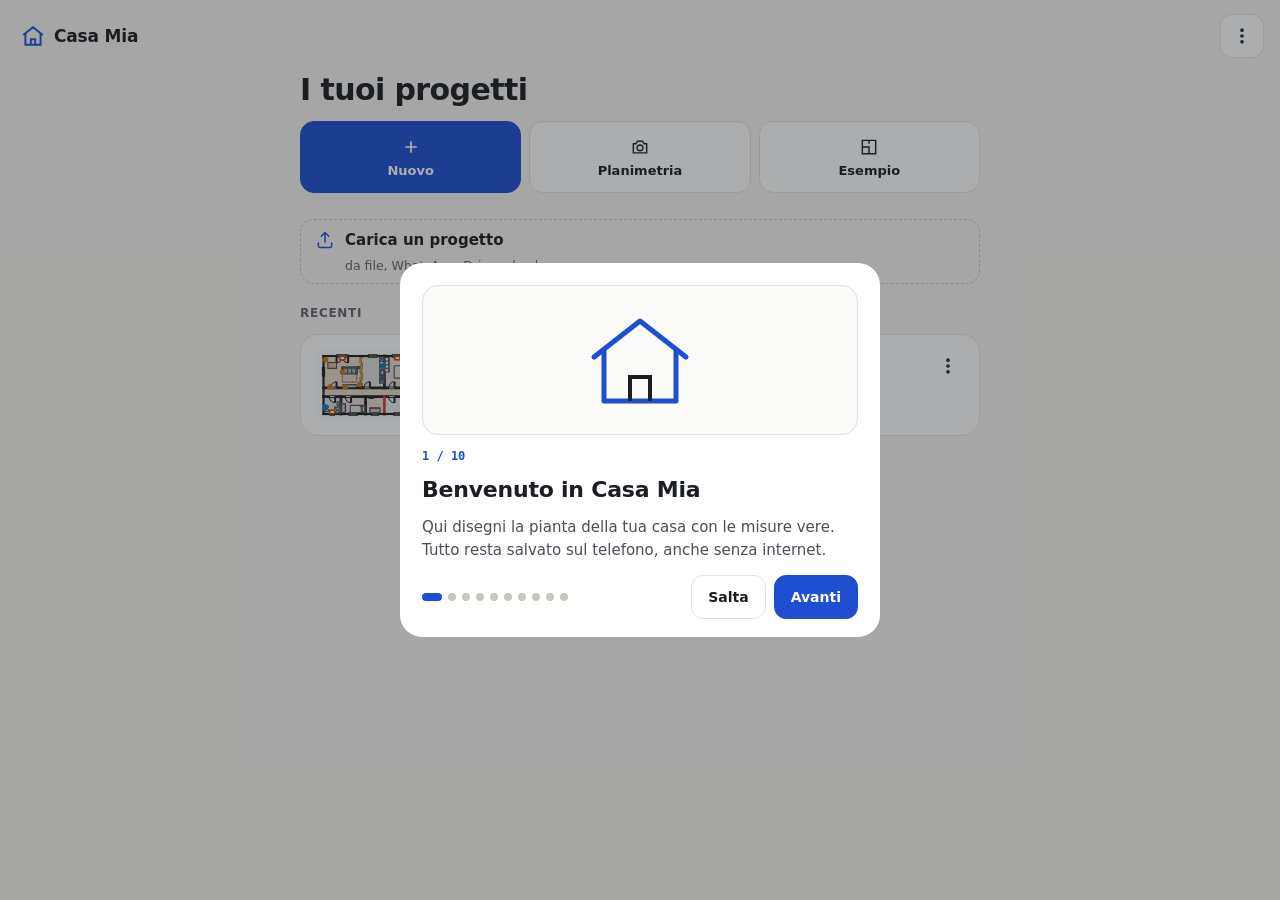
==== commit 51135eee: "Misure interna/esterna dei muri; inserisci stanze da altri progetti e progetti IKEA/Planner 5D/PDF/f" ====
--- a/app/src/main/assets/www/index.html
+++ b/app/src/main/assets/www/index.html
@@ -98,6 +98,8 @@
       <div id="view3d" class="view3d"></div>
       <div class="v3d-bar" id="v3dBar"></div>
       <div class="sun-panel hidden" id="sunPanel"></div>
+      <div class="v3d-panel hidden" id="v3dPanel" aria-label="Personalizza"></div>
+      <div class="v3d-tip" id="v3dTip">Tocca una parete, un pavimento o un mobile per cambiarne colori e materiali</div>
       <div class="joystick hidden" id="joystick" aria-label="Muoviti nella casa" role="application"><i></i></div>
     </div>
 
@@ -135,7 +137,17 @@
 <script src="js/editor.js"></script>
 <script src="js/store.js"></script>
 <script src="js/costs.js"></script>
+<script src="js/fiscal.js"></script>
 <script src="js/help.js"></script>
+<script src="js/style.js"></script>
+<script src="js/trim.js"></script>
+<script src="js/personal.js"></script>
+<script src="js/inspire.js"></script>
+<script src="js/photoai.js"></script>
+<script src="js/roomai.js"></script>
+<script src="js/tavole.js"></script>
+<script src="js/glb.js"></script>
+<script src="js/config.js"></script>
 <script src="js/ai.js"></script>
 <script src="js/planimetria.js"></script>
 <script src="js/view3d.js"></script>
--- a/app/src/main/assets/www/css/app.css
+++ b/app/src/main/assets/www/css/app.css
@@ -433,3 +433,144 @@
 .open-file-btn { display: flex; align-items: center; gap: 10px; width: 100%; margin-top: 12px; min-height: 52px; border: 1.5px dashed var(--line-2); border-radius: 14px; background: transparent; color: var(--ink); font: 600 15px var(--sans); padding: 10px 14px; text-align: left; flex-wrap: wrap; }
 .open-file-btn svg { color: var(--accent); flex: none; }
 .open-file-btn small { flex-basis: 100%; margin-left: 30px; margin-top: -2px; font: 400 12.5px var(--sans); color: var(--muted); }
+
+/* ---------- Personalizzazione ---------- */
+.v3d-panel { position: absolute; left: 0; right: 0; bottom: 0; max-height: 52%; overflow-y: auto; background: var(--surface); border-radius: 18px 18px 0 0; padding: 8px 16px 16px; z-index: 6; box-shadow: 0 -8px 24px rgba(27,30,34,0.12); }
+.v3d-panel.hidden { display: none; }
+.v3d-tip { position: absolute; left: 50%; bottom: 16px; transform: translateX(-50%); background: rgba(27,30,34,0.82); color: #fff; font-size: 13px; padding: 8px 12px; border-radius: 12px; max-width: calc(100% - 32px); text-align: center; z-index: 4; pointer-events: none; }
+.v3d-tip.hidden { display: none; }
+.swatches { display: flex; flex-wrap: wrap; gap: 8px; margin: 6px 0 4px; }
+.swatch { width: 36px; height: 36px; border-radius: 50%; border: 1px solid rgba(27,30,34,0.15); padding: 0; position: relative; flex: none; }
+.swatch.on { outline: 3px solid var(--accent); outline-offset: 2px; }
+.swatch.more { display: inline-flex; align-items: center; justify-content: center; background: conic-gradient(#e66, #ec6, #6c6, #6cc, #66e, #c6c, #e66); color: #fff; font-weight: 700; overflow: hidden; }
+.swatch.more input { position: absolute; inset: 0; opacity: 0; width: 100%; height: 100%; }
+.swatch.more span { text-shadow: 0 1px 2px rgba(0,0,0,0.5); font-size: 18px; }
+.mat-row { display: flex; gap: 8px; overflow-x: auto; padding: 4px 0 8px; scrollbar-width: none; }
+.mat-row::-webkit-scrollbar { display: none; }
+.mat-chip { flex: none; width: 104px; border: 1px solid var(--line); background: var(--paper); border-radius: 12px; padding: 6px; display: flex; flex-direction: column; gap: 6px; font-size: 12px; text-align: left; color: var(--ink); }
+.mat-chip.on { border-color: var(--accent); box-shadow: 0 0 0 2px var(--accent) inset; }
+.mat-sw { height: 54px; border-radius: 8px; display: block; }
+.style-grid { display: grid; grid-template-columns: 1fr 1fr; gap: 10px; margin-top: 8px; }
+.style-card { border: 1px solid var(--line); background: var(--paper); border-radius: 14px; padding: 8px; text-align: left; display: flex; flex-direction: column; gap: 4px; color: var(--ink); }
+.style-card b { font-size: 15px; }
+.style-card small { color: var(--muted); font-size: 12px; line-height: 1.3; }
+.style-prev { display: grid; grid-template-columns: 2fr 1fr 1fr 1fr 0.5fr; height: 54px; border-radius: 10px; overflow: hidden; }
+.style-prev i { display: block; }
+.chip.accent { background: var(--accent); color: #fff; border-color: var(--accent); }
+.personal .sec-title { margin-top: 10px; }
+
+.board-grid { display: grid; grid-template-columns: 1fr 1fr 1fr; gap: 6px; margin: 8px 0; }
+.board-item { position: relative; aspect-ratio: 1; border-radius: 10px; overflow: hidden; background: var(--paper); }
+.board-item img { width: 100%; height: 100%; object-fit: cover; display: block; }
+.board-del { position: absolute; top: 4px; right: 4px; width: 28px; height: 28px; border-radius: 50%; border: none; background: rgba(27,30,34,0.7); color: #fff; font-size: 18px; line-height: 1; }
+.tips { margin: 4px 0 0; padding-left: 18px; font-size: 14px; line-height: 1.45; color: var(--ink-2); }
+.ba { position: relative; border-radius: 12px; overflow: hidden; }
+.ba img { width: 100%; display: block; }
+.ba img.after { position: absolute; inset: 0; height: 100%; object-fit: cover; }
+
+.warp-box { position: relative; margin-top: 8px; touch-action: none; user-select: none; }
+.warp-box img { width: 100%; display: block; border-radius: 8px; }
+.warp-box svg { position: absolute; inset: 0; width: 100%; height: 100%; pointer-events: none; }
+.warp-box polygon { fill: rgba(31,79,209,0.10); stroke: #1F4FD1; stroke-width: 2; }
+.warp-h { position: absolute; width: 34px; height: 34px; margin: -17px 0 0 -17px; border-radius: 50%; background: rgba(31,79,209,0.25); border: 3px solid #1F4FD1; touch-action: none; }
+
+/* Orizzontale sul telefono: pannelli di lato, riepilogo m\u00b2 sempre visibile */
+@media (orientation: landscape) and (max-height: 640px) {
+  #editor { grid-template-rows: auto minmax(0, 1fr) auto auto; grid-template-areas: "top top" "tools stage" "summary summary" "tabs tabs"; }
+  .summary { display: flex; padding: 4px 10px; }
+  .m2-chip { min-height: 28px; padding: 3px 8px; }
+  .v3d-panel { left: auto; top: 0; width: 360px; max-height: none; border-radius: 0; }
+  .start-card { left: 50%; right: auto; width: 440px; transform: translate(-50%, -50%); max-height: 92%; overflow-y: auto; }
+  .dialog { max-height: 94%; }
+  .prob-btn { top: 46px; }
+  .style-grid { grid-template-columns: 1fr 1fr 1fr; }
+}
+
+/* niente selezione del testo trascinando col dito sui comandi */
+body { -webkit-user-select: none; user-select: none; -webkit-touch-callout: none; }
+input, textarea, [contenteditable], .dialog p, .tips, .prob-text { -webkit-user-select: text; user-select: text; }
+
+@media (orientation: landscape) and (max-height: 640px) {
+  .hint { left: auto; right: 12px; bottom: 10px; max-width: 46%; font-size: 12.5px; padding: 6px 10px; }
+  .v3d-tip { font-size: 12px; max-width: 50%; }
+}
+
+/* Modifica dentro il 3D */
+.v3d-bar .edit-seg { flex-shrink: 0; background: rgba(255,255,255,0.96); box-shadow: 0 2px 8px rgba(27,30,34,0.14); }
+.v3d-bar .edit-seg button { min-height: 40px; padding: 0 14px; font-weight: 700; }
+.v3d-bar .edit-seg button.on { background: var(--accent); color: #fff; }
+.v3d-tool { position: absolute; left: 10px; right: 10px; top: 62px; z-index: 7; display: flex; gap: 8px; align-items: center; background: rgba(27,30,34,0.9); color: #fff; padding: 10px 12px; border-radius: 14px; font-size: 14px; line-height: 1.35; }
+.v3d-tool.hidden { display: none; }
+.v3d-tool .grow { flex: 1; min-width: 0; }
+.v3d-tool .btn { flex-shrink: 0; }
+.v3d-panel .quick3d .mat-row { margin-bottom: 4px; }
+.v3d-tool .btn:not(.primary) { color: var(--ink); background: #fff; }
+
+/* Pannelli in basso: si alzano, si abbassano e si riducono (dito o mouse) */
+.sheet, .v3d-panel { max-height: var(--panel-h, 48%); }
+.sheet-grab { position: sticky; top: -8px; z-index: 3; display: flex; align-items: center; justify-content: center; width: auto; height: 30px; margin: -6px -16px 2px; padding: 0 16px; background: var(--surface); border-radius: 18px 18px 0 0; cursor: ns-resize; touch-action: none; }
+.sheet-grab i { width: 44px; height: 5px; border-radius: 5px; background: var(--line-2); }
+.sheet-grab:hover i { background: var(--muted); }
+.sheet-grab .grab-btn { position: absolute; right: 12px; top: 3px; font-size: 12px; font-weight: 600; color: var(--muted); padding: 4px 8px; border-radius: 8px; cursor: pointer; }
+.sheet-grab:hover .grab-btn { background: var(--sheet); color: var(--ink); }
+body.panel-min .sheet, body.panel-min .v3d-panel { max-height: 86px; overflow: hidden; }
+@media (min-width: 900px) {
+  .sheet .fields, .v3d-panel .fields { grid-template-columns: repeat(auto-fill, minmax(240px, 1fr)); }
+  .sheet .seg, .v3d-panel .seg { max-width: 760px; }
+}
+@media (orientation: landscape) and (max-height: 640px) {
+  .sheet, .v3d-panel { max-height: none; }
+  .sheet-grab { display: none; }
+  body.panel-min .sheet, body.panel-min .v3d-panel { max-height: none; overflow-y: auto; }
+}
+
+/* Menu col tasto destro e tasti rapidi (PC) */
+.ctx-menu { position: fixed; z-index: 60; min-width: 230px; max-width: 320px; background: var(--surface); border: 1px solid var(--line); border-radius: 12px; box-shadow: 0 12px 32px rgba(27,30,34,0.18); padding: 6px; display: flex; flex-direction: column; }
+.ctx-menu .ctx-title { font-size: 11px; font-weight: 700; letter-spacing: 0.05em; text-transform: uppercase; color: var(--muted); padding: 6px 10px 4px; white-space: nowrap; overflow: hidden; text-overflow: ellipsis; }
+.ctx-menu button { display: flex; align-items: center; gap: 10px; min-height: 36px; padding: 0 10px; border: none; background: transparent; border-radius: 8px; font-size: 14px; color: var(--ink); text-align: left; cursor: pointer; }
+.ctx-menu button:hover { background: var(--sheet); }
+.ctx-menu button.danger { color: #C0392B; }
+.ctx-menu .grow { flex: 1; }
+.ctx-menu .ctx-ic { width: 16px; display: inline-block; }
+.ctx-menu kbd, .key-row kbd { font: 500 11px var(--mono); color: var(--muted); background: var(--sheet); border: 1px solid var(--line); border-radius: 5px; padding: 1px 5px; white-space: nowrap; }
+.ctx-sep { height: 1px; background: var(--line); margin: 4px 6px; }
+.keys { display: flex; flex-direction: column; gap: 4px; max-height: 60vh; overflow-y: auto; }
+.key-row { display: grid; grid-template-columns: 170px 1fr; gap: 10px; align-items: center; font-size: 14px; }
+.key-row kbd { justify-self: start; font-size: 12px; padding: 2px 7px; color: var(--ink); }
+
+/* Pianta e 3D affiancati (schermi larghi) */
+#editor.split { grid-template-columns: minmax(0, 1fr) minmax(0, 1fr); grid-template-areas: "top top" "tools tools" "stage v3d" "summary summary" "tabs tabs"; }
+#editor.split .view3d-wrap { grid-area: v3d; border-left: 1px solid var(--line); }
+
+/* Foto del mobile (solo PC) */
+.photo-drop { display: flex; gap: 12px; align-items: center; border: 2px dashed var(--line-2); border-radius: 12px; padding: 10px; margin: 6px 0; background: var(--sheet); outline: none; }
+.photo-drop.over, .photo-drop:focus { border-color: var(--accent); background: #EEF2FD; }
+.photo-drop > img { width: 110px; height: 110px; object-fit: contain; background: #fff; border-radius: 8px; flex-shrink: 0; }
+.photo-drop .photo-ph { width: 110px; height: 110px; display: flex; align-items: center; justify-content: center; color: var(--muted); background: #fff; border-radius: 8px; flex-shrink: 0; }
+.photo-drop .photo-txt { display: flex; flex-direction: column; gap: 4px; min-width: 0; }
+.photo-drop .actions { margin-top: 4px; }
+.batch-drop { margin: 0 0 4px; }
+.batch-bar { height: 6px; border-radius: 6px; background: var(--sheet); overflow: hidden; margin: 8px 0; }
+.batch-bar i { display: block; height: 100%; width: 0; background: var(--accent); transition: width .3s; }
+.batch-list { display: flex; flex-direction: column; gap: 6px; max-height: 40vh; overflow-y: auto; }
+.batch-row { display: flex; gap: 8px; align-items: center; font-size: 13px; }
+.batch-row img { width: 44px; height: 44px; object-fit: contain; background: #fff; border-radius: 6px; border: 1px solid var(--line); }
+
+/* Colore su misura (RAL, NCS, da foto) */
+.swatch.more { display: inline-flex; align-items: center; justify-content: center; font: 700 10px var(--mono); color: var(--ink); background: conic-gradient(#e66 0 16%, #ec6 0 33%, #6c6 0 50%, #6cc 0 66%, #66e 0 83%, #c6c 0) !important; }
+.swatch.more span { background: rgba(255,255,255,0.88); border-radius: 6px; padding: 1px 3px; }
+.swatch.big { width: 44px; height: 44px; border-radius: 10px; display: inline-block; border: 1px solid var(--line); flex-shrink: 0; }
+.color-preview { display: flex; gap: 10px; align-items: center; min-height: 52px; margin-top: 10px; }
+.ral-grid { display: grid; grid-template-columns: repeat(auto-fill, minmax(150px, 1fr)); gap: 6px; max-height: 42vh; overflow-y: auto; margin-top: 6px; }
+.ral-grid .ral { display: flex; gap: 8px; align-items: center; border: 1px solid var(--line); background: var(--surface); border-radius: 10px; padding: 6px; font-size: 12.5px; text-align: left; cursor: pointer; }
+.ral-grid .ral .swatch { width: 28px; height: 28px; flex-shrink: 0; }
+.colordlg .seg { margin-bottom: 4px; }
+.swatch.more span { font-size: 10px; text-shadow: none; color: var(--ink); }
+
+/* Menu rotondo sull'oggetto selezionato */
+.radial { position: absolute; inset: 0; pointer-events: none; z-index: 4; }
+.radial.hidden { display: none; }
+.radial .rad { position: absolute; left: 0; top: 0; width: 44px; height: 44px; border-radius: 50%; border: 1px solid var(--line); background: #fff; color: var(--ink); box-shadow: 0 4px 14px rgba(27,30,34,0.18); display: flex; align-items: center; justify-content: center; pointer-events: auto; cursor: pointer; transition: transform .12s ease-out; }
+.radial .rad:hover { background: var(--sheet); }
+.radial .rad.ai { color: #6D3FD9; border-color: #B9A4F2; box-shadow: 0 0 0 3px rgba(109,63,217,0.15), 0 4px 14px rgba(27,30,34,0.18); }
+.radial .rad.danger { color: #C0392B; }
